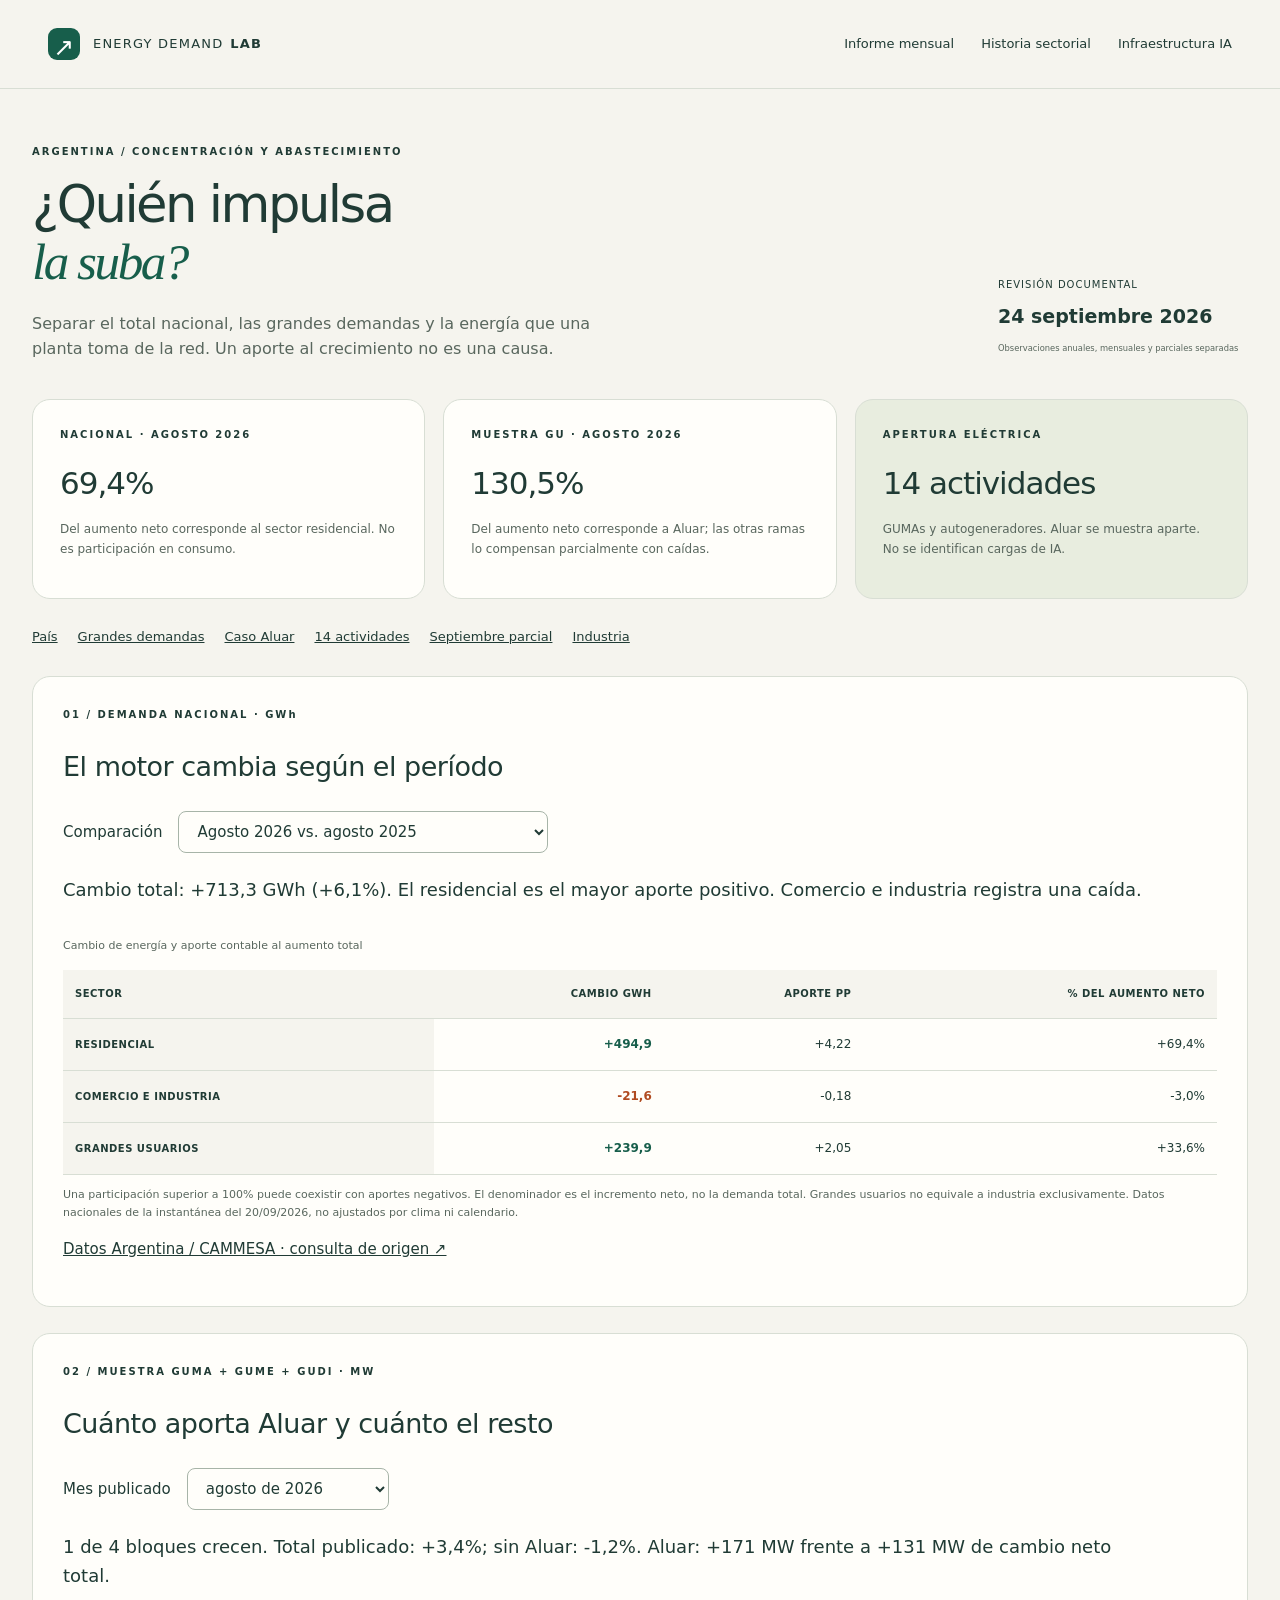
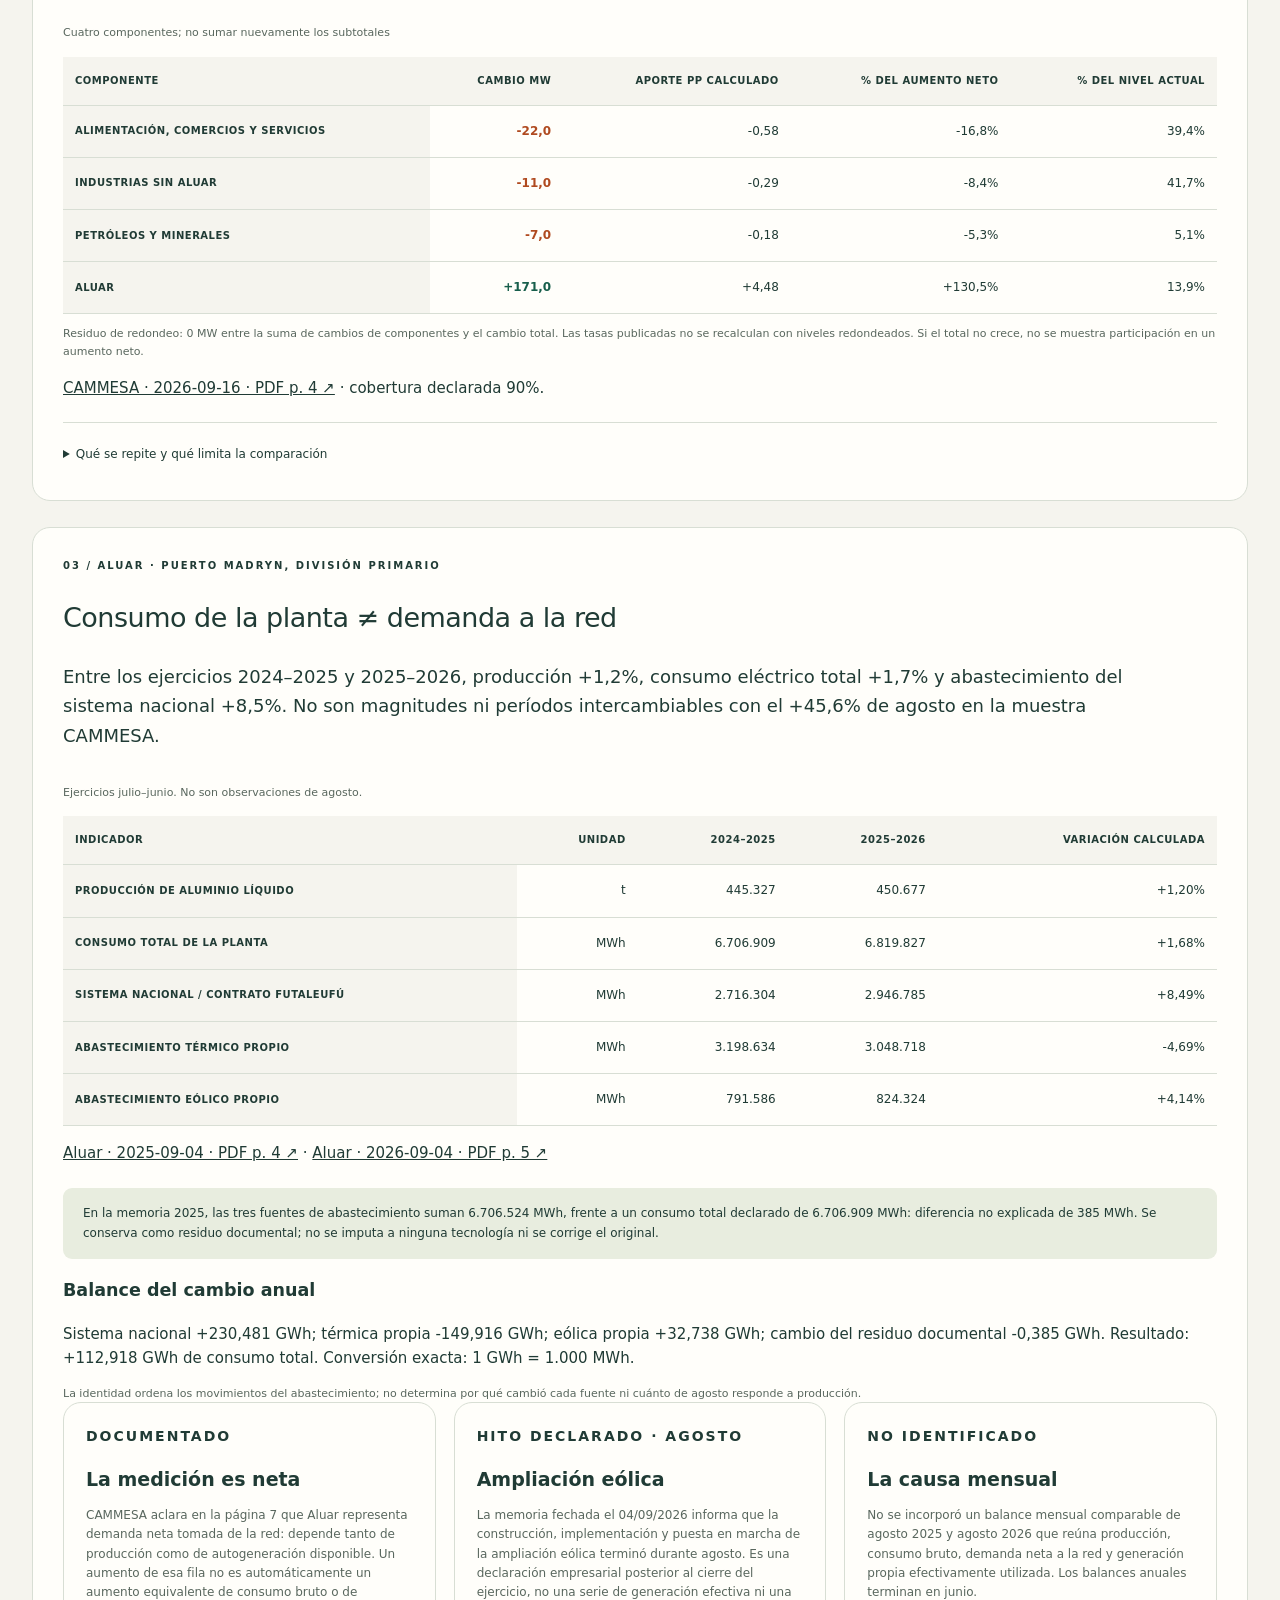
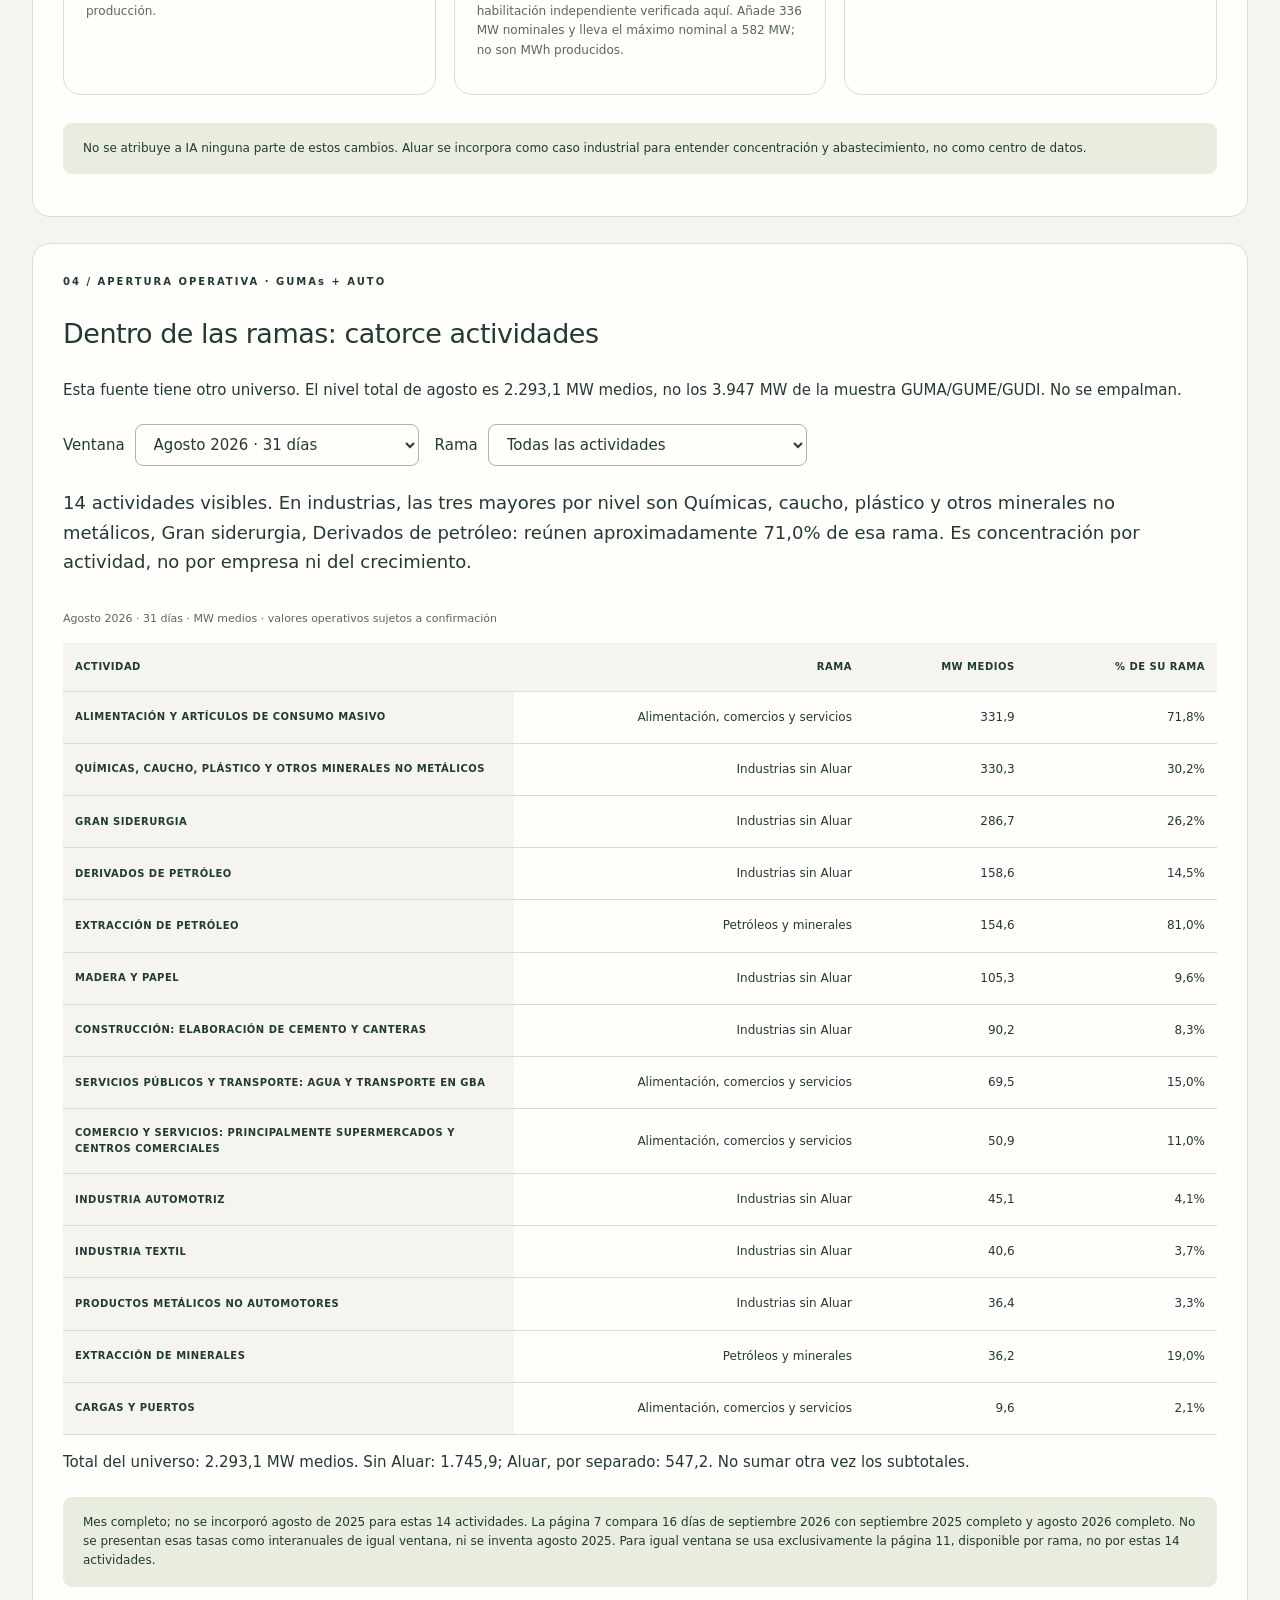
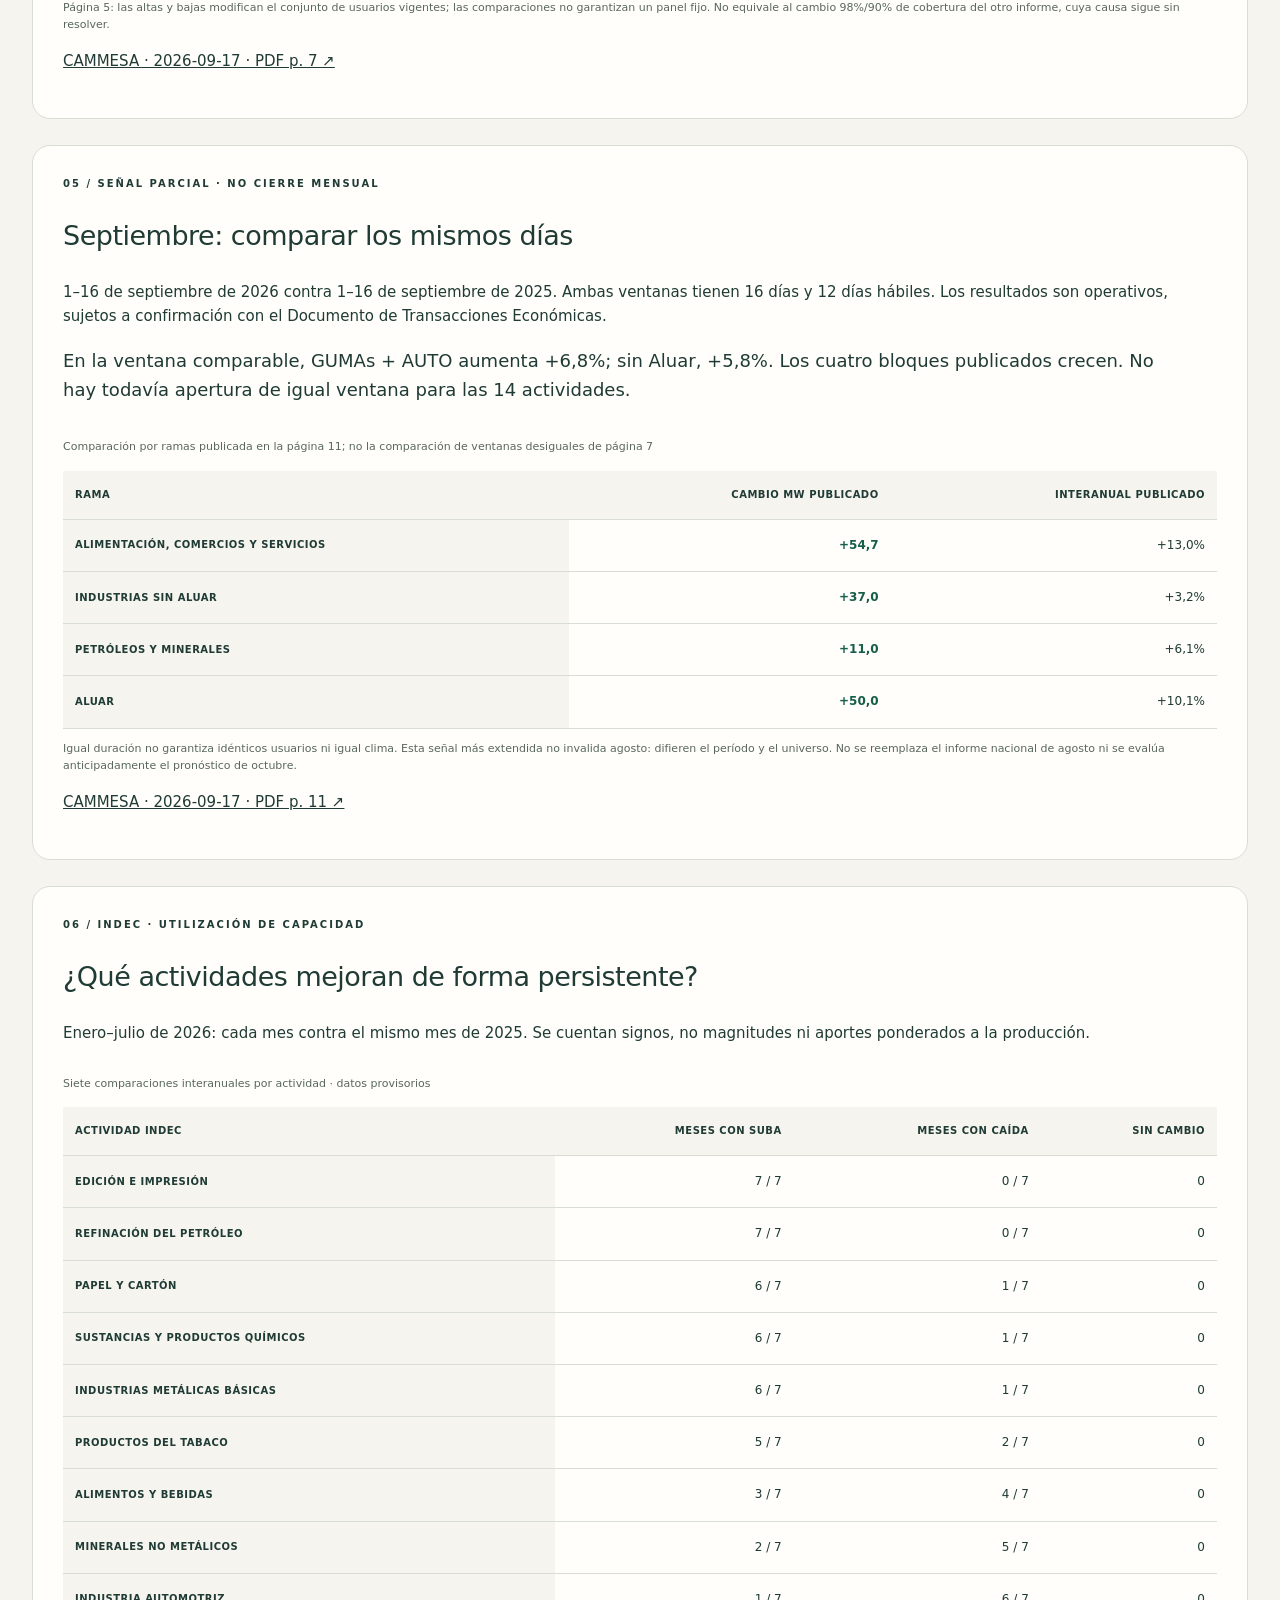
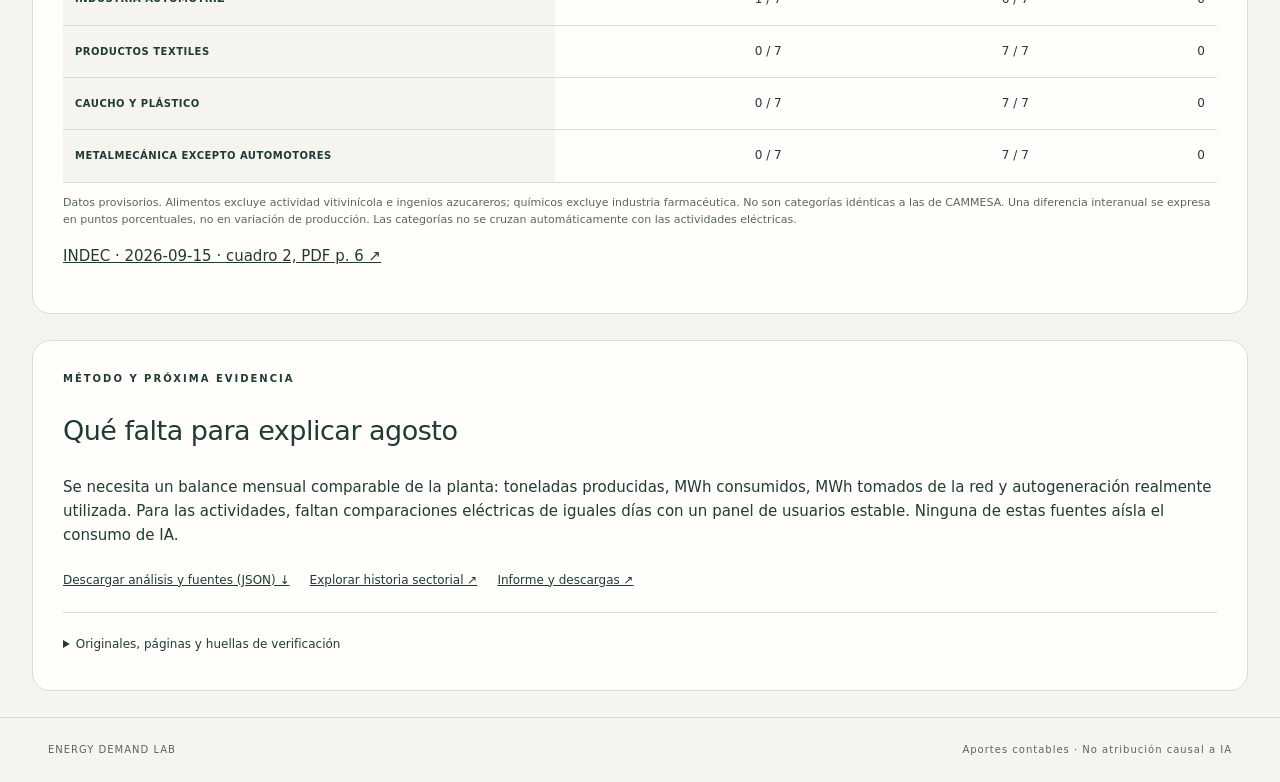
==== dashboard/concentration.html @ 544afe5f "Add concentration analysis and Aluar energy evidence" ====
<!doctype html>
<html lang="es"><head><meta charset="utf-8"><meta name="viewport" content="width=device-width,initial-scale=1"><title>Quién impulsa la demanda · Energy Demand Lab</title><meta name="description" content="Concentración del crecimiento eléctrico argentino, balance energético de Aluar y 14 actividades GUMA con evidencia verificable."><link rel="icon" href="favicon.svg"><link rel="stylesheet" href="styles.css"><link rel="stylesheet" href="concentration.css"><script defer src="concentration-data.js"></script><script defer src="concentration.js"></script></head>
<body><a class="skip" href="#main">Saltar al análisis</a><header><a class="brand" href="index.html"><span class="mark">↗</span> ENERGY DEMAND <b>LAB</b></a><nav aria-label="Principal"><a href="monthly-report.html">Informe mensual</a><a href="sector-history.html">Historia sectorial</a><a href="infrastructure.html">Infraestructura IA</a></nav></header>
<main id="main"><section class="intro"><div><p class="eyebrow">ARGENTINA / CONCENTRACIÓN Y ABASTECIMIENTO</p><h1>¿Quién impulsa<br><em>la suba?</em></h1><p class="lede">Separar el total nacional, las grandes demandas y la energía que una planta toma de la red. Un aporte al crecimiento no es una causa.</p></div><div class="snapshot">REVISIÓN DOCUMENTAL<span>24 septiembre 2026</span><small>Observaciones anuales, mensuales y parciales separadas</small></div></section>
<div class="concentration-kpis"><div class="card"><p class="eyebrow">NACIONAL · AGOSTO 2026</p><div class="medium" id="national-kpi"></div><p>Del aumento neto corresponde al sector residencial. No es participación en consumo.</p></div><div class="card"><p class="eyebrow">MUESTRA GU · AGOSTO 2026</p><div class="medium" id="aluar-kpi"></div><p>Del aumento neto corresponde a Aluar; las otras ramas lo compensan parcialmente con caídas.</p></div><div class="card trust"><p class="eyebrow">APERTURA ELÉCTRICA</p><div class="medium">14 actividades</div><p>GUMAs y autogeneradores. Aluar se muestra aparte. No se identifican cargas de IA.</p></div></div>
<nav class="section-links" aria-label="Secciones del análisis"><a href="#national">País</a><a href="#branches">Grandes demandas</a><a href="#aluar">Caso Aluar</a><a href="#activities">14 actividades</a><a href="#pulse">Septiembre parcial</a><a href="#persistence">Industria</a></nav>
<section class="panel" id="national"><p class="eyebrow">01 / DEMANDA NACIONAL · GWh</p><h2>El motor cambia según el período</h2><label class="control" for="national-window">Comparación <select id="national-window"><option value="month">Agosto 2026 vs. agosto 2025</option><option value="ytd">Enero–agosto 2026 vs. enero–agosto 2025</option></select></label><p class="finding" id="national-finding" aria-live="polite"></p><div class="table-wrap" tabindex="0" aria-label="Aportes nacionales; desplazamiento horizontal"><table><caption>Cambio de energía y aporte contable al aumento total</caption><thead><tr><th scope="col">Sector</th><th scope="col">Cambio GWh</th><th scope="col">Aporte pp</th><th scope="col">% del aumento neto</th></tr></thead><tbody id="national-rows"></tbody></table></div><p class="note">Una participación superior a 100% puede coexistir con aportes negativos. El denominador es el incremento neto, no la demanda total. Grandes usuarios no equivale a industria exclusivamente. Datos nacionales de la instantánea del 20/09/2026, no ajustados por clima ni calendario.</p><p class="sources" id="national-source"></p></section>
<section class="panel" id="branches"><p class="eyebrow">02 / MUESTRA GUMA + GUME + GUDI · MW</p><h2>Cuánto aporta Aluar y cuánto el resto</h2><label class="control" for="branch-period">Mes publicado <select id="branch-period"></select></label><p class="finding" id="branch-finding" aria-live="polite"></p><div class="table-wrap" tabindex="0" aria-label="Aportes por rama"><table><caption>Cuatro componentes; no sumar nuevamente los subtotales</caption><thead><tr><th scope="col">Componente</th><th scope="col">Cambio MW</th><th scope="col">Aporte pp calculado</th><th scope="col">% del aumento neto</th><th scope="col">% del nivel actual</th></tr></thead><tbody id="contribution-rows"></tbody></table></div><p class="note" id="branch-rounding"></p><p class="sources" id="branch-source"></p><details><summary>Qué se repite y qué limita la comparación</summary><p id="branch-persistence"></p><p>Cobertura declarada: 98% en las primeras once ediciones; 90% en agosto. No se confirmó el motivo. Se comparan años dentro de cada publicación; no se suman MW de meses distintos ni se construye una serie homogénea. Esto no mide concentración entre todas las empresas: solo Aluar aparece individualizada.</p></details></section>
<section class="panel" id="aluar"><p class="eyebrow">03 / ALUAR · PUERTO MADRYN, DIVISIÓN PRIMARIO</p><h2>Consumo de la planta ≠ demanda a la red</h2><p class="finding" id="annual-finding"></p><div class="table-wrap" tabindex="0" aria-label="Balance anual de Aluar"><table><caption>Ejercicios julio–junio. No son observaciones de agosto.</caption><thead><tr><th scope="col">Indicador</th><th scope="col">Unidad</th><th scope="col">2024–2025</th><th scope="col">2025–2026</th><th scope="col">Variación calculada</th></tr></thead><tbody id="annual-rows"></tbody></table></div><p class="sources" id="annual-sources"></p><p id="annual-reconciliation" class="notice"></p><h3>Balance del cambio anual</h3><p id="energy-bridge"></p><p class="note">La identidad ordena los movimientos del abastecimiento; no determina por qué cambió cada fuente ni cuánto de agosto responde a producción.</p><div class="evidence-grid"><article class="card"><p class="eyebrow">DOCUMENTADO</p><h3>La medición es neta</h3><p id="net-definition"></p></article><article class="card"><p class="eyebrow">HITO DECLARADO · AGOSTO</p><h3>Ampliación eólica</h3><p id="wind-milestone"></p></article><article class="card"><p class="eyebrow">NO IDENTIFICADO</p><h3>La causa mensual</h3><p id="monthly-gap"></p></article></div><p class="notice">No se atribuye a IA ninguna parte de estos cambios. Aluar se incorpora como caso industrial para entender concentración y abastecimiento, no como centro de datos.</p></section>
<section class="panel" id="activities"><p class="eyebrow">04 / APERTURA OPERATIVA · GUMAs + AUTO</p><h2>Dentro de las ramas: catorce actividades</h2><p>Esta fuente tiene otro universo. El nivel total de agosto es 2.293,1 MW medios, no los 3.947 MW de la muestra GUMA/GUME/GUDI. No se empalman.</p><div class="controls"><label for="activity-window">Ventana <select id="activity-window"></select></label><label for="activity-branch">Rama <select id="activity-branch"><option value="all">Todas las actividades</option><option value="food_commerce_services">Alimentación, comercios y servicios</option><option value="industry">Industrias sin Aluar</option><option value="oil_minerals">Petróleos y minerales</option></select></label></div><p class="finding" id="granular-finding" aria-live="polite"></p><div class="table-wrap" tabindex="0" aria-label="Actividades eléctricas"><table><caption id="granular-caption"></caption><thead><tr><th scope="col">Actividad</th><th scope="col">Rama</th><th scope="col">MW medios</th><th scope="col">% de su rama</th></tr></thead><tbody id="granular-rows"></tbody></table></div><p id="granular-totals"></p><p class="notice" id="granular-warning"></p><p class="note" id="membership-note"></p><p class="sources" id="granular-source"></p></section>
<section class="panel" id="pulse"><p class="eyebrow">05 / SEÑAL PARCIAL · NO CIERRE MENSUAL</p><h2>Septiembre: comparar los mismos días</h2><p>1–16 de septiembre de 2026 contra 1–16 de septiembre de 2025. Ambas ventanas tienen 16 días y 12 días hábiles. Los resultados son operativos, sujetos a confirmación con el Documento de Transacciones Económicas.</p><p class="finding" id="pulse-finding"></p><div class="table-wrap" tabindex="0" aria-label="Comparación de septiembre con iguales días"><table><caption>Comparación por ramas publicada en la página 11; no la comparación de ventanas desiguales de página 7</caption><thead><tr><th scope="col">Rama</th><th scope="col">Cambio MW publicado</th><th scope="col">Interanual publicado</th></tr></thead><tbody id="pulse-rows"></tbody></table></div><p class="note">Igual duración no garantiza idénticos usuarios ni igual clima. Esta señal más extendida no invalida agosto: difieren el período y el universo. No se reemplaza el informe nacional de agosto ni se evalúa anticipadamente el pronóstico de octubre.</p><p class="sources" id="pulse-source"></p></section>
<section class="panel" id="persistence"><p class="eyebrow">06 / INDEC · UTILIZACIÓN DE CAPACIDAD</p><h2>¿Qué actividades mejoran de forma persistente?</h2><p>Enero–julio de 2026: cada mes contra el mismo mes de 2025. Se cuentan signos, no magnitudes ni aportes ponderados a la producción.</p><div class="table-wrap" tabindex="0" aria-label="Persistencia industrial"><table><caption>Siete comparaciones interanuales por actividad · datos provisorios</caption><thead><tr><th scope="col">Actividad INDEC</th><th scope="col">Meses con suba</th><th scope="col">Meses con caída</th><th scope="col">Sin cambio</th></tr></thead><tbody id="persistence-rows"></tbody></table></div><p class="note" id="indec-notes"></p><p class="sources" id="indec-source"></p></section>
<section class="panel"><p class="eyebrow">MÉTODO Y PRÓXIMA EVIDENCIA</p><h2>Qué falta para explicar agosto</h2><p>Se necesita un balance mensual comparable de la planta: toneladas producidas, MWh consumidos, MWh tomados de la red y autogeneración realmente utilizada. Para las actividades, faltan comparaciones eléctricas de iguales días con un panel de usuarios estable. Ninguna de estas fuentes aísla el consumo de IA.</p><div class="links"><a href="downloads/concentration_analysis.json" download>Descargar análisis y fuentes (JSON) ↓</a><a href="sector-history.html">Explorar historia sectorial ↗</a><a href="monthly-report.html">Informe y descargas ↗</a></div><details><summary>Originales, páginas y huellas de verificación</summary><ul id="concentration-sources"></ul><p>La fecha del documento no acredita por sí sola su fecha de disponibilidad pública. Se conserva también la fecha de consulta. Las fuentes nuevas no se usan para modificar pronósticos ya emitidos.</p></details></section>
<noscript><p>Activá JavaScript para explorar las tablas. El JSON descargable contiene los datos, cálculos y fuentes.</p></noscript></main><footer><span>ENERGY DEMAND LAB</span><span>Aportes contables · No atribución causal a IA</span></footer></body></html>
---- dashboard/styles.css ----
:root{--bg:#f5f4ee;--surface:#fffefa;--ink:#203b35;--muted:#59675e;--line:#d8ded4;--teal:#175e4b;--orange:#b04a20;--soft:#e8eddf;--radius:18px}*{box-sizing:border-box}html{scroll-behavior:smooth;scroll-padding-top:24px}body{margin:0;background:var(--bg);color:var(--ink);font:15px/1.6 system-ui,-apple-system,BlinkMacSystemFont,"Segoe UI",sans-serif}a{color:inherit}button,select,input{font:inherit}button,select{border:1px solid #a7b4a8;border-radius:8px;background:var(--surface);color:var(--ink);padding:10px 14px;cursor:pointer}a:focus-visible,button:focus-visible,select:focus-visible,input:focus-visible,summary:focus-visible{outline:3px solid var(--orange);outline-offset:5px}.skip{position:absolute;top:-100px}.skip:focus{top:10px;background:white;padding:12px;z-index:9}header{max-width:1440px;margin:auto;padding:28px 48px;display:flex;align-items:center;gap:40px;border-bottom:1px solid var(--line)}.brand{text-decoration:none;font-size:13px;letter-spacing:1.2px;display:flex;align-items:center;gap:7px}.mark{display:grid;place-items:center;background:var(--teal);color:white;width:32px;height:32px;font-size:25px;border-radius:9px;margin-right:6px}nav{display:flex;gap:27px;margin-left:auto}nav a{text-decoration:none;font-size:13px}.edition{font-size:10px;letter-spacing:1.4px;color:var(--muted)}main{max-width:1344px;padding:0 32px;margin:auto}.intro{display:flex;justify-content:space-between;align-items:flex-end;padding:55px 0 37px;gap:35px}.eyebrow{font-size:10px;letter-spacing:2px;font-weight:700;margin:0 0 16px}h1{font-size:clamp(36px,4vw,58px);line-height:1.12;letter-spacing:-2.5px;font-weight:500;margin:0 0 20px}h1 em{font-family:Georgia,serif;font-weight:400;color:var(--teal)}.lede{max-width:575px;font-size:16px;color:var(--muted);margin:0}.snapshot{font-size:10px;letter-spacing:1px;min-width:250px;padding-bottom:6px}.snapshot>span:not(.dot){display:block;font-size:19px;font-weight:600;letter-spacing:0;margin:8px 0}.snapshot small{letter-spacing:0;color:var(--muted)}.dot{display:inline-block;background:var(--teal);width:7px;height:7px;border-radius:50%;margin-right:6px}.forecast-grid{display:grid;grid-template-columns:1.65fr 1fr 1fr;gap:18px;margin-bottom:30px}.card,.hero{border-radius:var(--radius);padding:27px;min-width:0}.card{background:var(--surface);border:1px solid var(--line)}.hero{background:var(--teal);color:#fffefa}.card-top{display:flex;align-items:flex-start;justify-content:space-between;gap:10px}.pill{font-size:9px;border:1px solid #86ab92;border-radius:20px;padding:4px 9px;white-space:nowrap}.hero h2{font-size:23px;font-weight:400;margin:4px 0}.big{display:flex;align-items:baseline;gap:12px;line-height:1.4}.big span:first-child{font-size:clamp(40px,4.5vw,64px);letter-spacing:-3px;font-variant-numeric:tabular-nums}.big span:last-child{font-size:17px;color:#d4e8d8}.hero p{font-size:12px;color:#e0efde;margin:4px 0 22px}.hero-bottom{border-top:1px solid #578776;padding-top:16px;display:flex;justify-content:space-between;gap:10px;font-size:10px}.card h2{font-size:23px;line-height:1.3;font-weight:500;margin:0 0 20px;letter-spacing:-.5px}.card p:not(.eyebrow){font-size:12px;color:var(--muted)}.medium{font-size:31px;letter-spacing:-1px}.medium small{font-size:13px;letter-spacing:0}.trust{background:var(--soft)}.text-link{display:flex;justify-content:space-between;font-size:12px;font-weight:600;text-decoration:none;border-top:1px solid #c6d1bd;margin-top:25px;padding-top:15px}.panel{background:var(--surface);border:1px solid var(--line);border-radius:var(--radius);padding:30px;margin-bottom:26px}.section-top{display:flex;justify-content:space-between;gap:20px;align-items:center}.section-top h2,.method h2{font-size:26px;font-weight:500;letter-spacing:-.8px;line-height:1.25;margin:0 0 15px}.section-top .eyebrow{margin-bottom:9px}.section-top label{font-size:11px;color:var(--muted);display:flex;gap:12px;align-items:center}.legend{display:flex;gap:24px;flex-wrap:wrap;font-size:11px;color:var(--muted);margin:15px 0}.legend span:last-child{margin-left:auto}.legend i{display:inline-block;width:16px;height:3px;margin:0 7px 3px 0}.teal{background:var(--teal)}.orange{background:var(--orange)}.chart svg{display:block;width:100%;height:auto;min-height:180px}.chart text{font-family:system-ui,sans-serif;font-size:11px;fill:var(--muted)}.explorer{display:flex;align-items:center;gap:18px;background:var(--bg);padding:14px 18px;border-radius:9px;font-size:12px}.explorer input{flex:1;min-width:50px;accent-color:var(--teal)}.explorer output{min-width:210px;text-align:right;font-weight:600}.note{font-size:11px;color:var(--muted);margin-bottom:0}.muted{color:var(--muted);font-size:13px}.evidence-layout{display:grid;grid-template-columns:1.5fr 1fr;gap:48px;margin:25px 0}.evidence-layout aside{background:var(--bg);padding:23px;border-radius:12px;font-size:12px;color:var(--muted)}.evidence-layout aside p:first-of-type{font-size:16px;color:var(--ink);line-height:1.5}.bar-row{margin:0 0 24px}.bar-label{display:flex;justify-content:space-between;gap:12px;font-size:12px;margin-bottom:8px}.bar-track{height:12px;background:var(--bg);border-radius:4px;overflow:hidden}.bar-fill{height:100%;background:var(--teal);border-radius:4px}.bar-row:nth-child(2) .bar-fill{background:var(--orange)}.bar-row:nth-child(3) .bar-fill{background:#788277}.bar-row small{font-size:10px;color:var(--muted)}details{border-top:1px solid var(--line);margin-top:22px;padding-top:16px}summary{cursor:pointer;font-size:12px;padding:6px 0}.table-wrap{overflow:auto;max-height:400px}table{border-collapse:collapse;width:100%;font-size:12px;white-space:nowrap;text-align:right}caption{text-align:left;color:var(--muted);padding:15px 0;font-size:11px}th{font-size:10px;text-transform:uppercase;letter-spacing:.5px;background:var(--bg);position:sticky;top:0}td,th{padding:16px 12px;border-bottom:1px solid var(--line)}td:first-child,th:first-child{text-align:left}.pending{color:var(--orange)}.notice{display:flex;gap:16px;background:var(--soft);padding:16px 20px;border-radius:9px;margin-top:23px;font-size:12px}.notice>span{font-size:25px}.notice p{margin:0}.method{display:grid;grid-template-columns:1fr 1.8fr;gap:60px;padding:32px 5px 50px}.method p:not(.eyebrow){font-size:13px;color:var(--muted)}.links{display:flex;flex-wrap:wrap;gap:20px;font-size:12px;margin-top:24px}pre{font-size:10px;white-space:pre-wrap;overflow-wrap:anywhere}footer{border-top:1px solid var(--line);padding:24px 48px;display:flex;justify-content:space-between;font-size:10px;letter-spacing:1px;color:var(--muted)}@media(max-width:1050px){.edition{display:none}.forecast-grid{grid-template-columns:1fr 1fr}.hero{grid-column:1/-1}.intro{align-items:flex-start}.snapshot{min-width:190px}.evidence-layout{gap:25px}}@media(max-width:650px){header{padding:20px;flex-wrap:wrap;gap:20px}nav{margin:0;width:100%;justify-content:space-between}main{padding:0 16px}.intro{padding-top:32px;display:block}h1{letter-spacing:-1.5px}.snapshot{margin-top:24px}.forecast-grid{grid-template-columns:1fr}.card,.hero,.panel{padding:21px}.card-top{flex-wrap:wrap}.hero-bottom{flex-wrap:wrap}.section-top{display:block}.section-top label{margin:8px 0 20px;flex-wrap:wrap}.section-top h2{font-size:23px}.evidence-layout,.method{grid-template-columns:1fr;gap:20px}.explorer{flex-wrap:wrap;gap:10px}.explorer label{width:100%}.explorer output{min-width:170px}.legend{gap:12px}.method{padding:20px 5px 35px}footer{padding:20px;gap:18px;flex-wrap:wrap}.big span:first-child{font-size:52px}}@media(prefers-reduced-motion:reduce){html{scroll-behavior:auto}}
---- dashboard/concentration.css ----
.concentration-kpis,.evidence-grid{display:grid;grid-template-columns:repeat(3,minmax(0,1fr));gap:18px;margin-bottom:28px}.section-links{margin:0 0 28px;display:flex;gap:20px;flex-wrap:wrap}.section-links a{font-size:13px;text-decoration:underline}.panel>h2{font-size:27px;font-weight:500;letter-spacing:-.5px}.finding{font-size:18px;line-height:1.65;max-width:1100px}.control,.controls{display:flex;gap:16px;align-items:center;flex-wrap:wrap;margin:22px 0}.controls label{display:flex;align-items:center;gap:10px}.sources,.note{overflow-wrap:anywhere}.positive{color:var(--teal);font-weight:600}.negative{color:var(--orange);font-weight:600}.table-wrap{max-height:none}.table-wrap:focus-visible{outline:3px solid var(--orange);outline-offset:3px}.evidence-grid .card{padding:22px}.evidence-grid h3{font-size:19px;margin:0 0 12px}.evidence-grid p{font-size:14px}#concentration-sources{font-size:13px;line-height:1.8;overflow-wrap:anywhere}@media(max-width:700px){.concentration-kpis,.evidence-grid{grid-template-columns:1fr}.control,.controls,.controls label{display:block}.control select,.controls select{display:block;width:100%;max-width:100%;margin:8px 0 16px}.panel>h2{font-size:24px}.finding{font-size:16px}.section-links{gap:12px 20px}header nav{flex-wrap:wrap;gap:12px}.table-wrap table{min-width:640px}}@media print{header,footer,.section-links,.control,.controls{display:none}main{padding:0}.concentration-kpis{grid-template-columns:repeat(3,1fr)}.panel{break-inside:auto}.table-wrap{overflow:visible}table{min-width:0!important;white-space:normal;font-size:9px}th,td{padding:5px}.evidence-grid{display:block}.sources{font-size:10px}}
.table-wrap th[scope="row"]{white-space:normal;min-width:150px;max-width:270px;position:static}.table-wrap caption{white-space:normal}.table-wrap td:nth-child(2){white-space:normal;max-width:210px}@media(max-width:700px){.table-wrap th[scope="row"]{width:190px;max-width:190px}.table-wrap::before{content:"Deslizá la tabla para ver todas las columnas →";display:block;font-size:11px;color:var(--muted);padding:8px 0;position:sticky;left:0;width:100%;white-space:normal}}@media print{.table-wrap::before{display:none}}
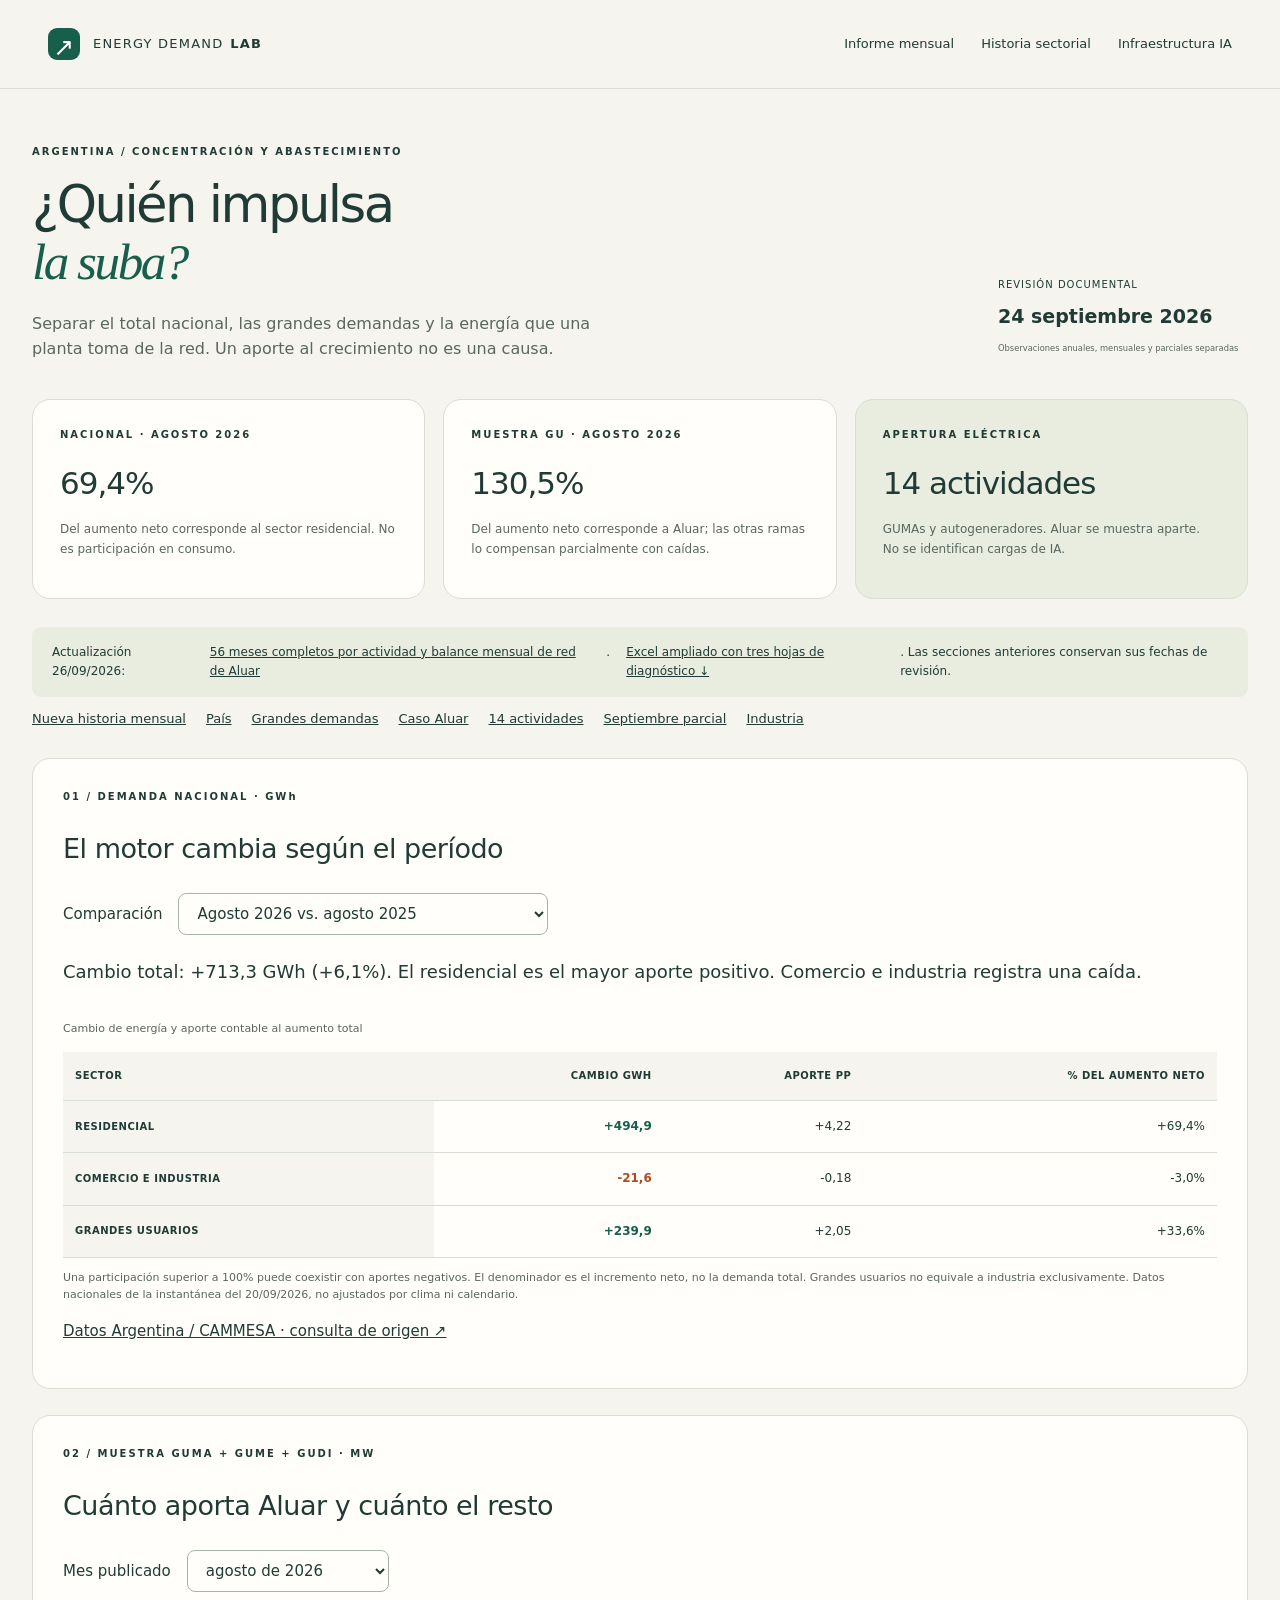
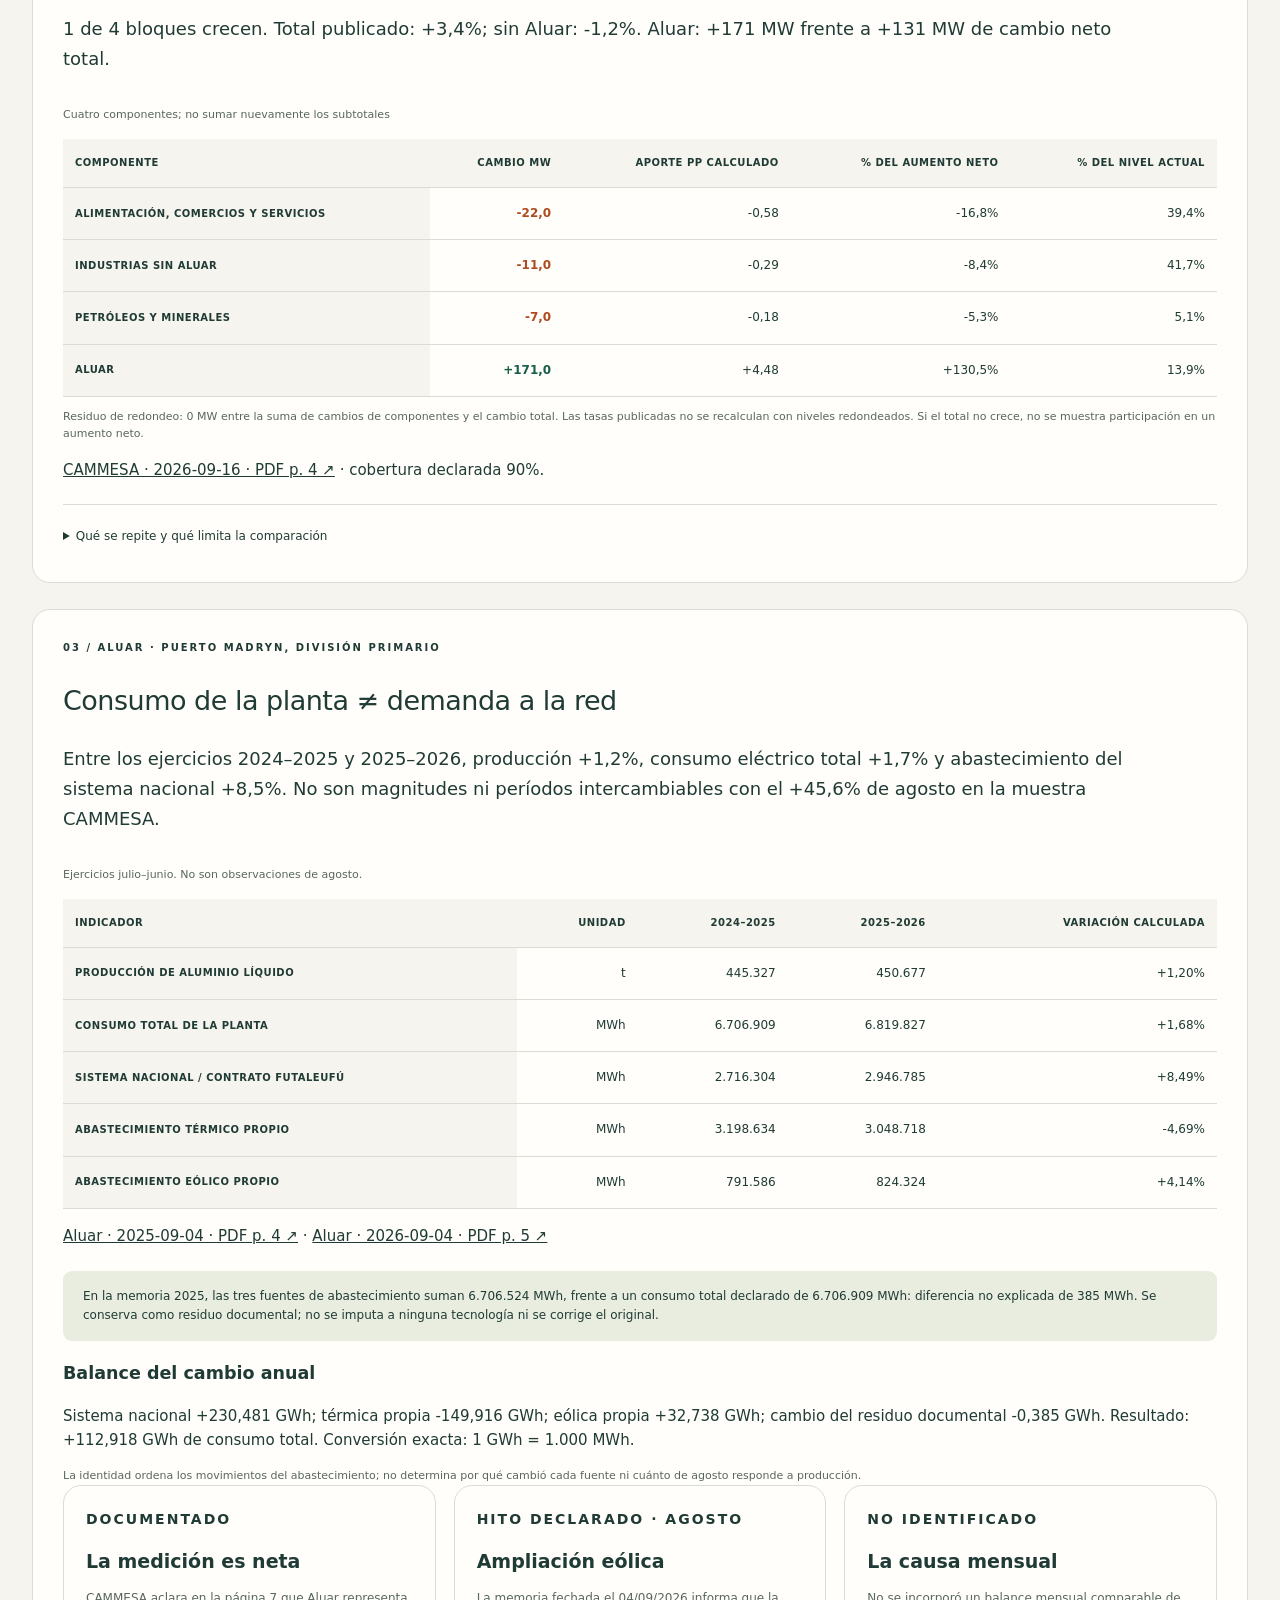
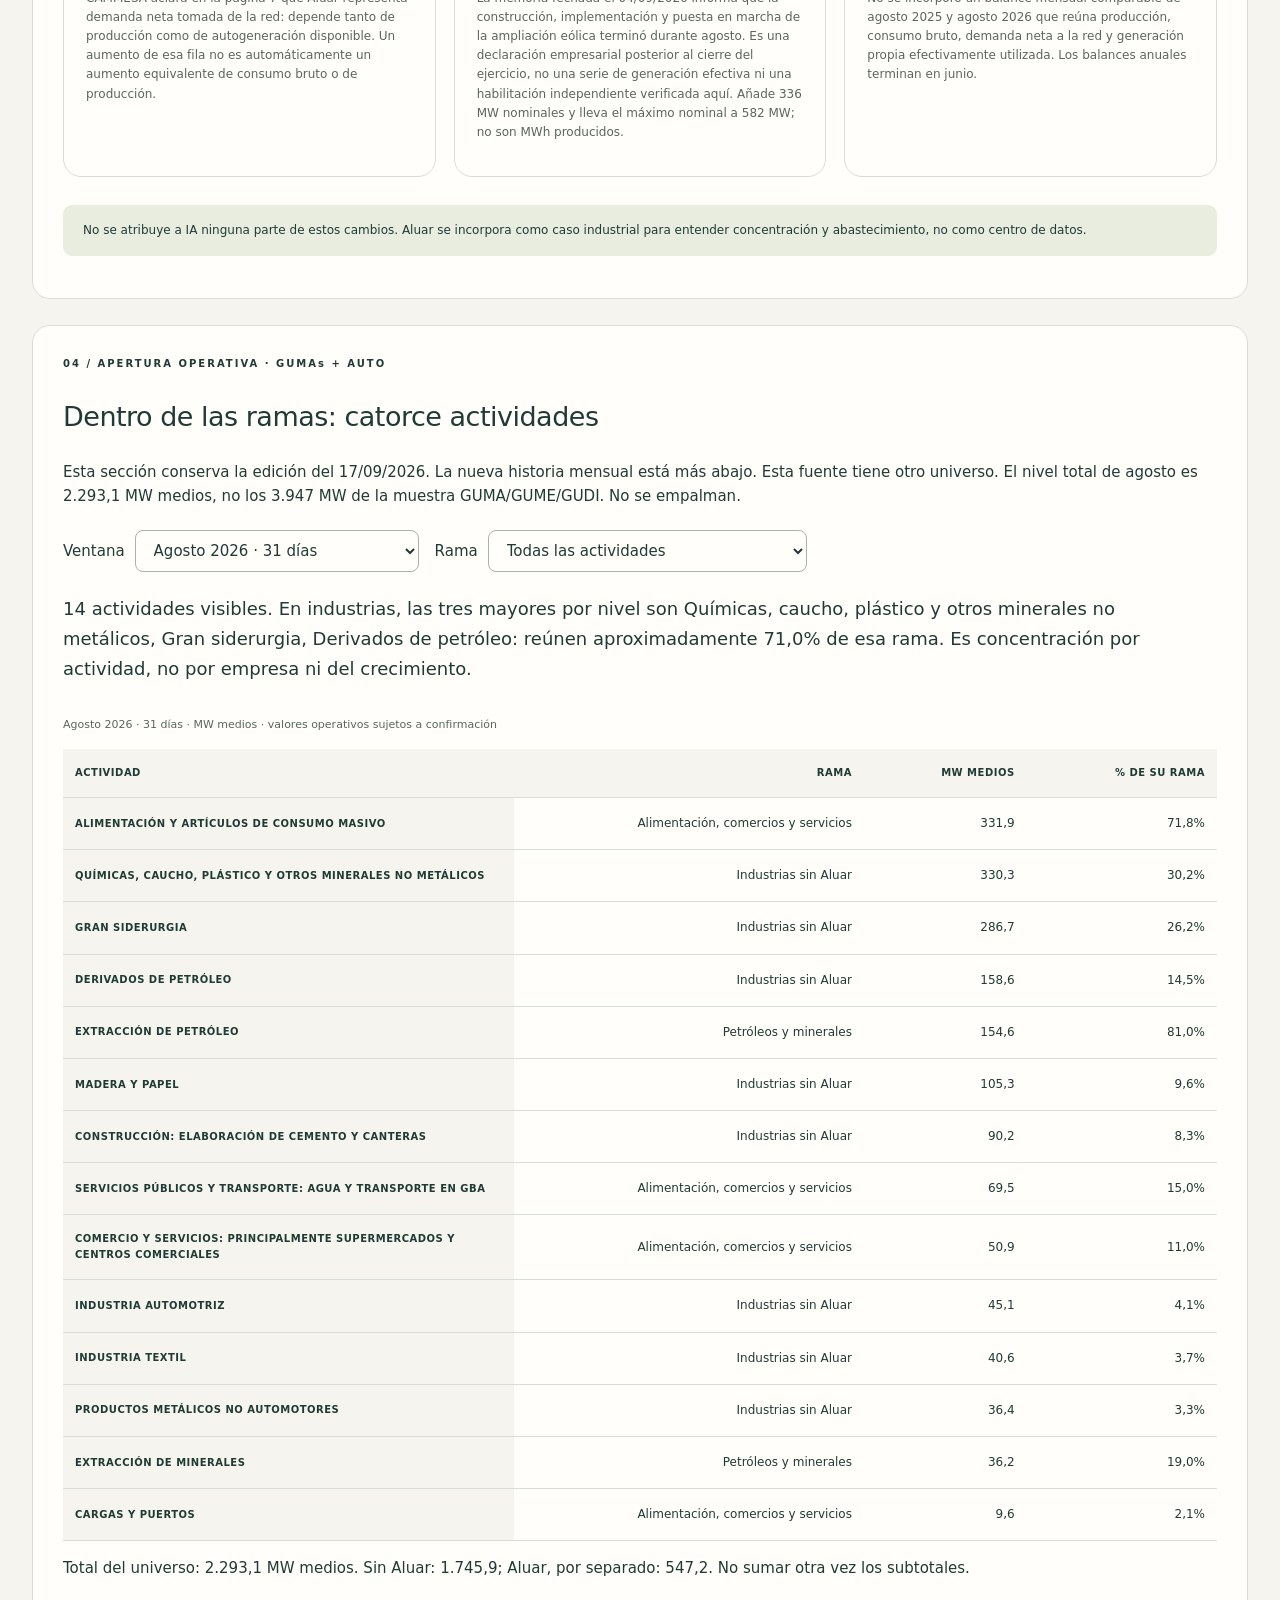
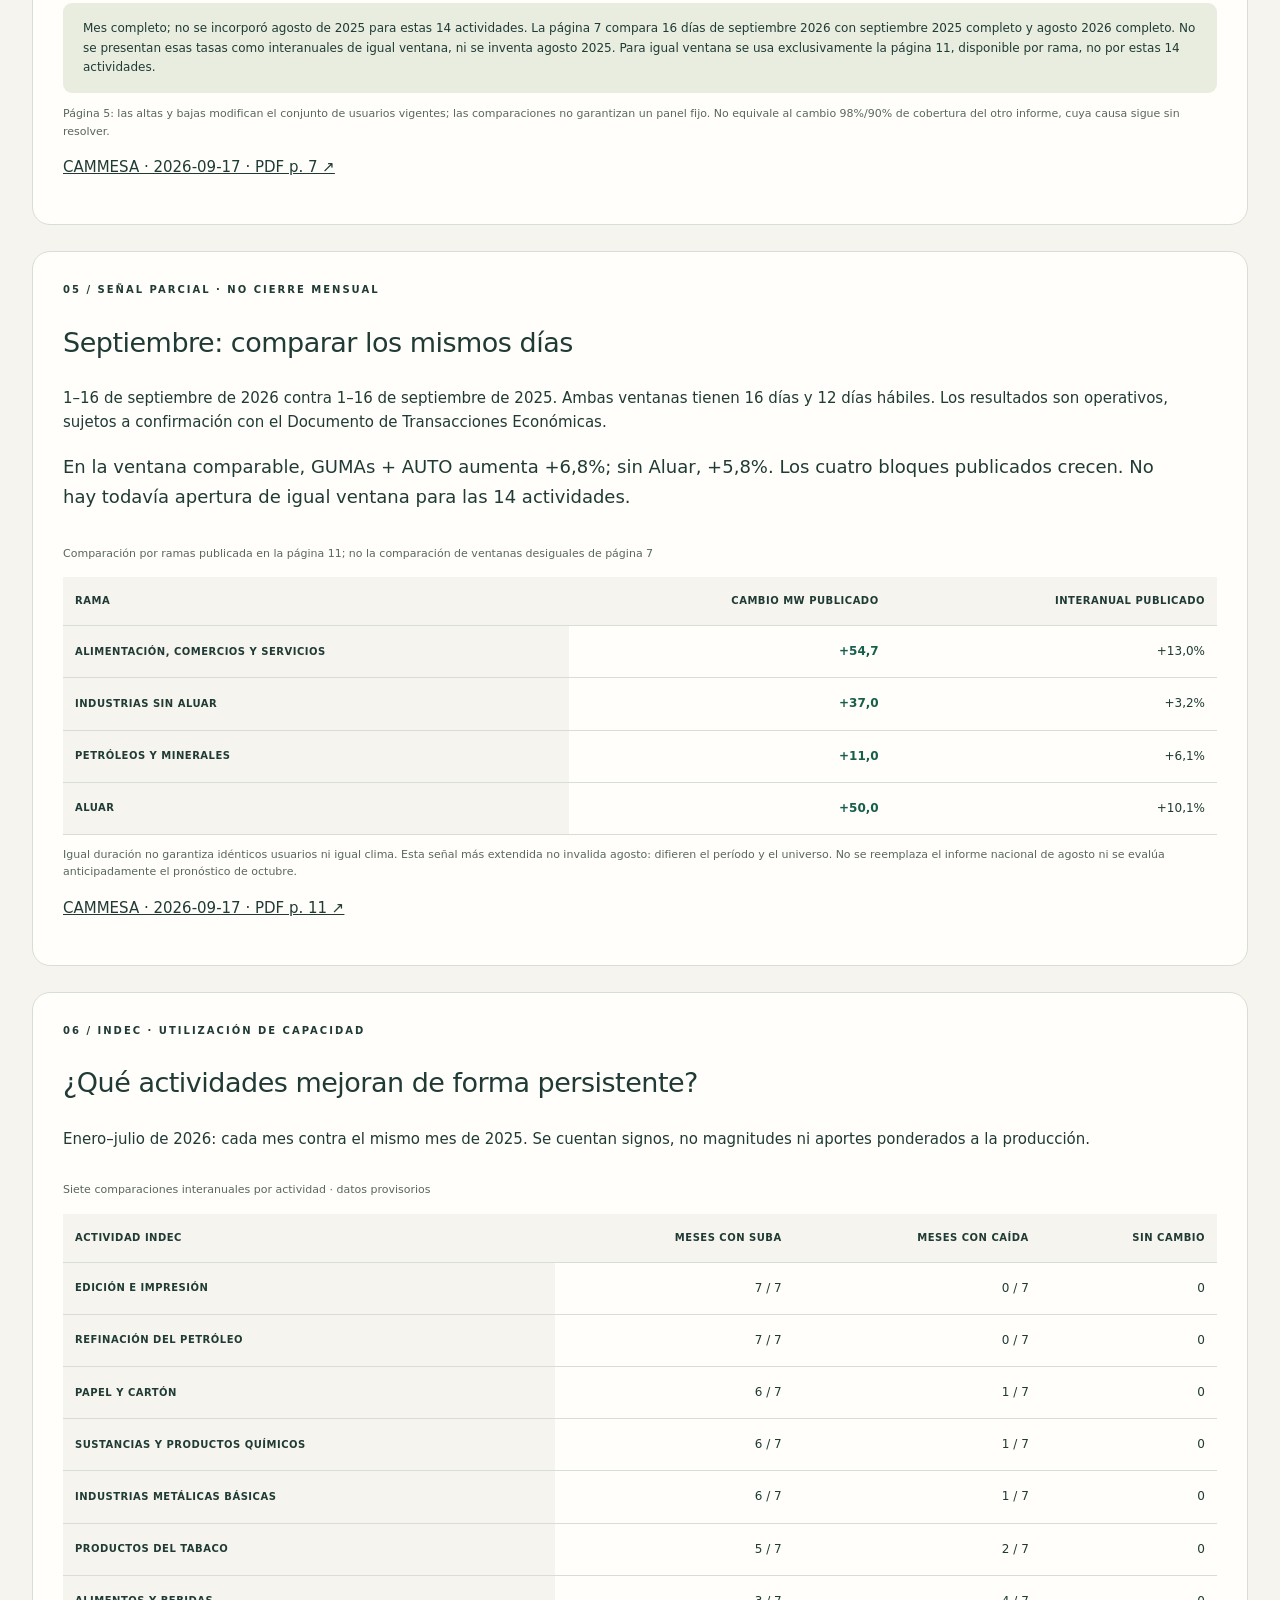
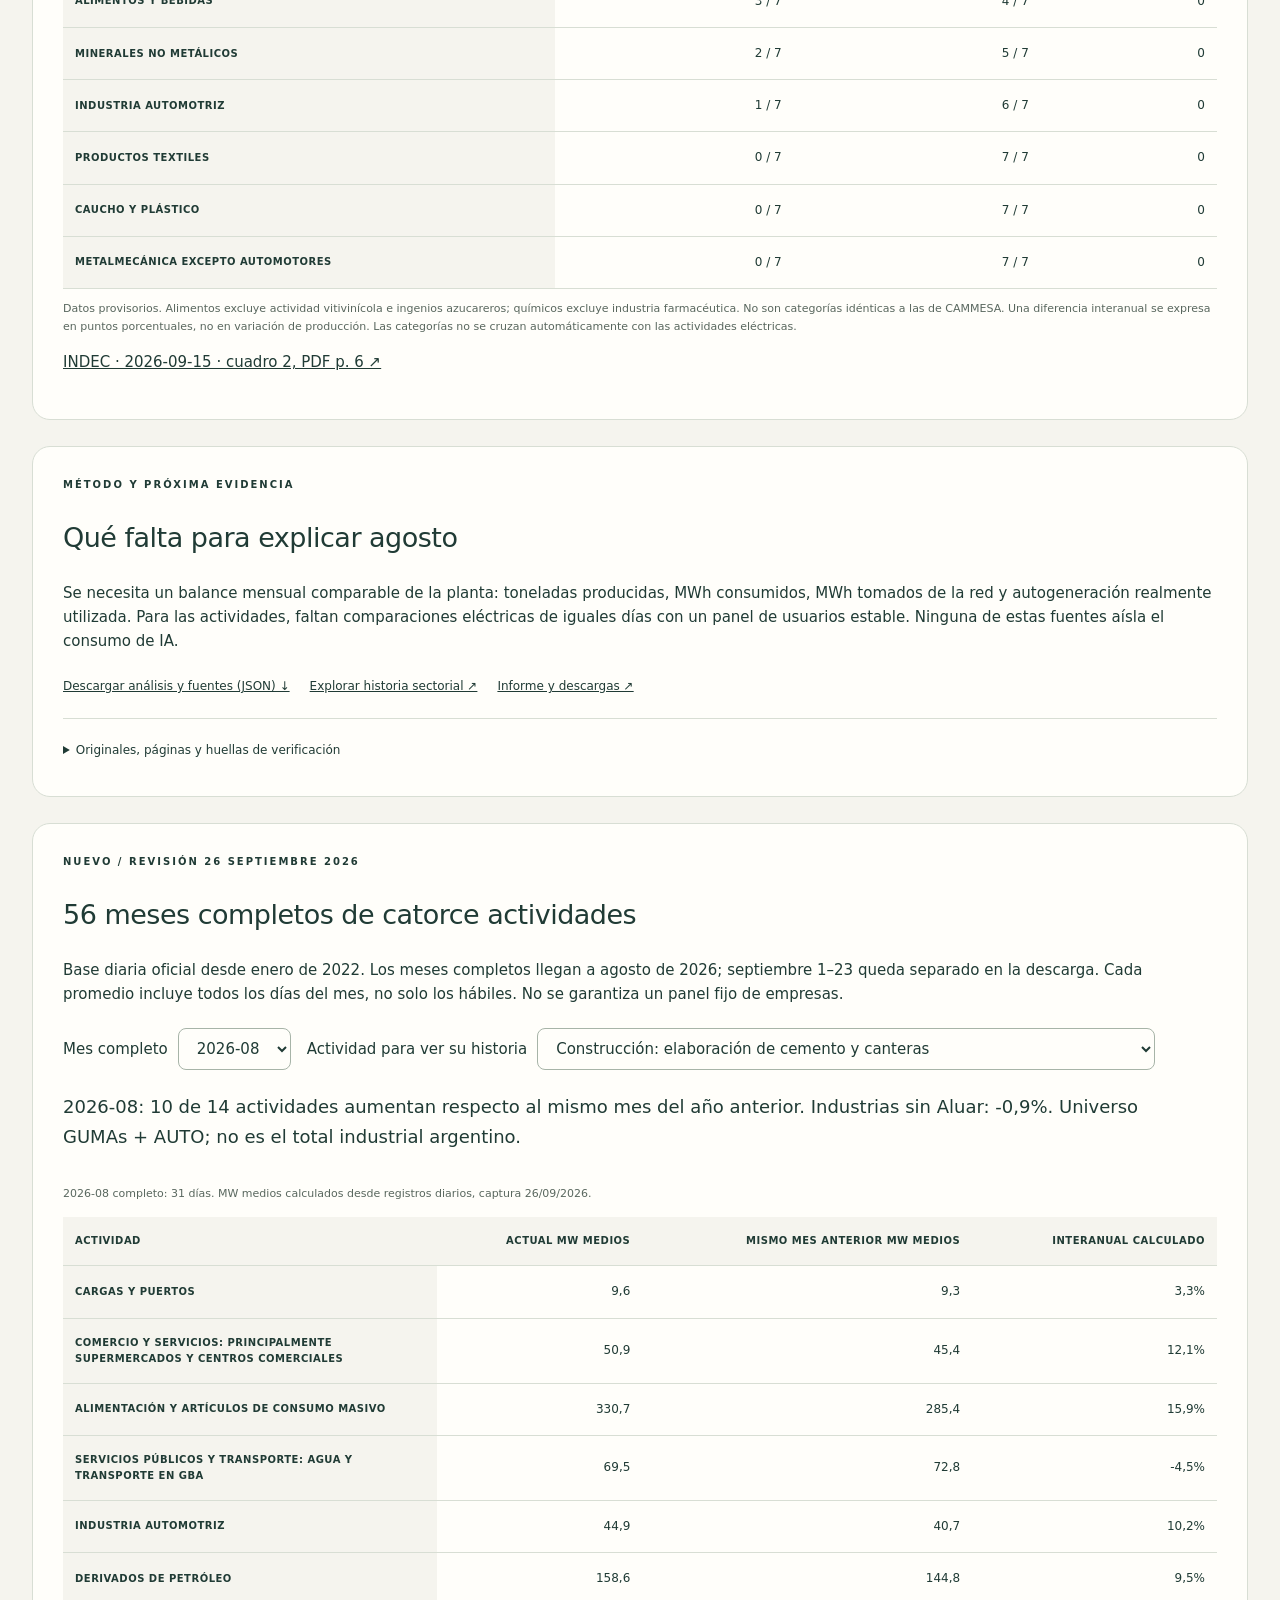
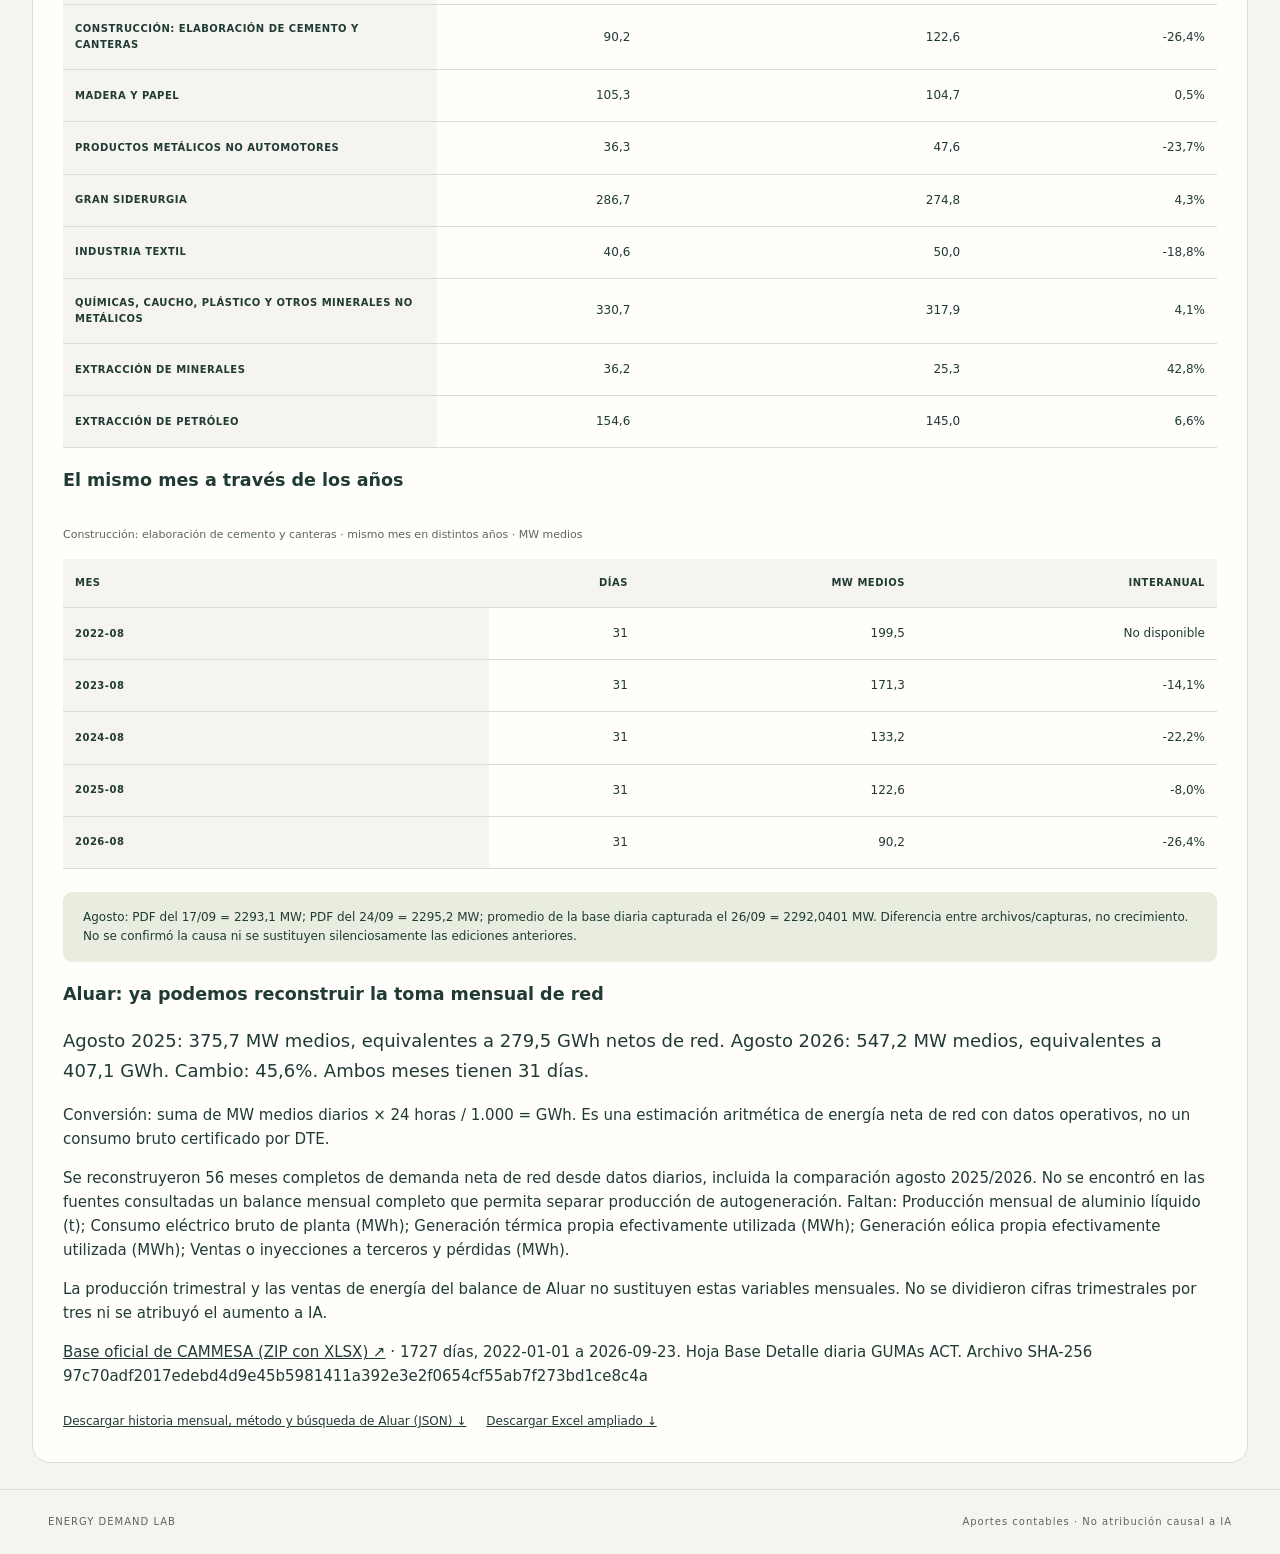
==== commit ee5bcc5a: "Expand monthly activity history and Excel sector diagnosis" ====
--- a/dashboard/concentration.html
+++ b/dashboard/concentration.html
@@ -1,14 +1,16 @@
 <!doctype html>
 <html lang="es"><head><meta charset="utf-8"><meta name="viewport" content="width=device-width,initial-scale=1"><title>Quién impulsa la demanda · Energy Demand Lab</title><meta name="description" content="Concentración del crecimiento eléctrico argentino, balance energético de Aluar y 14 actividades GUMA con evidencia verificable."><link rel="icon" href="favicon.svg"><link rel="stylesheet" href="styles.css"><link rel="stylesheet" href="concentration.css"><script defer src="concentration-data.js"></script><script defer src="concentration.js"></script></head>
-<body><a class="skip" href="#main">Saltar al análisis</a><header><a class="brand" href="index.html"><span class="mark">↗</span> ENERGY DEMAND <b>LAB</b></a><nav aria-label="Principal"><a href="monthly-report.html">Informe mensual</a><a href="sector-history.html">Historia sectorial</a><a href="infrastructure.html">Infraestructura IA</a></nav></header>
+<body><script defer src="activity-history-data.js"></script><script defer src="activity-history.js"></script><a class="skip" href="#main">Saltar al análisis</a><header><a class="brand" href="index.html"><span class="mark">↗</span> ENERGY DEMAND <b>LAB</b></a><nav aria-label="Principal"><a href="monthly-report.html">Informe mensual</a><a href="sector-history.html">Historia sectorial</a><a href="infrastructure.html">Infraestructura IA</a></nav></header>
 <main id="main"><section class="intro"><div><p class="eyebrow">ARGENTINA / CONCENTRACIÓN Y ABASTECIMIENTO</p><h1>¿Quién impulsa<br><em>la suba?</em></h1><p class="lede">Separar el total nacional, las grandes demandas y la energía que una planta toma de la red. Un aporte al crecimiento no es una causa.</p></div><div class="snapshot">REVISIÓN DOCUMENTAL<span>24 septiembre 2026</span><small>Observaciones anuales, mensuales y parciales separadas</small></div></section>
 <div class="concentration-kpis"><div class="card"><p class="eyebrow">NACIONAL · AGOSTO 2026</p><div class="medium" id="national-kpi"></div><p>Del aumento neto corresponde al sector residencial. No es participación en consumo.</p></div><div class="card"><p class="eyebrow">MUESTRA GU · AGOSTO 2026</p><div class="medium" id="aluar-kpi"></div><p>Del aumento neto corresponde a Aluar; las otras ramas lo compensan parcialmente con caídas.</p></div><div class="card trust"><p class="eyebrow">APERTURA ELÉCTRICA</p><div class="medium">14 actividades</div><p>GUMAs y autogeneradores. Aluar se muestra aparte. No se identifican cargas de IA.</p></div></div>
-<nav class="section-links" aria-label="Secciones del análisis"><a href="#national">País</a><a href="#branches">Grandes demandas</a><a href="#aluar">Caso Aluar</a><a href="#activities">14 actividades</a><a href="#pulse">Septiembre parcial</a><a href="#persistence">Industria</a></nav>
+<p class="notice">Actualización 26/09/2026: <a href="#monthly-history">56 meses completos por actividad y balance mensual de red de Aluar</a>. <a href="downloads/energy-demand.xlsx">Excel ampliado con tres hojas de diagnóstico ↓</a>. Las secciones anteriores conservan sus fechas de revisión.</p>
+<nav class="section-links" aria-label="Secciones del análisis"><a href="#monthly-history">Nueva historia mensual</a><a href="#national">País</a><a href="#branches">Grandes demandas</a><a href="#aluar">Caso Aluar</a><a href="#activities">14 actividades</a><a href="#pulse">Septiembre parcial</a><a href="#persistence">Industria</a></nav>
 <section class="panel" id="national"><p class="eyebrow">01 / DEMANDA NACIONAL · GWh</p><h2>El motor cambia según el período</h2><label class="control" for="national-window">Comparación <select id="national-window"><option value="month">Agosto 2026 vs. agosto 2025</option><option value="ytd">Enero–agosto 2026 vs. enero–agosto 2025</option></select></label><p class="finding" id="national-finding" aria-live="polite"></p><div class="table-wrap" tabindex="0" aria-label="Aportes nacionales; desplazamiento horizontal"><table><caption>Cambio de energía y aporte contable al aumento total</caption><thead><tr><th scope="col">Sector</th><th scope="col">Cambio GWh</th><th scope="col">Aporte pp</th><th scope="col">% del aumento neto</th></tr></thead><tbody id="national-rows"></tbody></table></div><p class="note">Una participación superior a 100% puede coexistir con aportes negativos. El denominador es el incremento neto, no la demanda total. Grandes usuarios no equivale a industria exclusivamente. Datos nacionales de la instantánea del 20/09/2026, no ajustados por clima ni calendario.</p><p class="sources" id="national-source"></p></section>
 <section class="panel" id="branches"><p class="eyebrow">02 / MUESTRA GUMA + GUME + GUDI · MW</p><h2>Cuánto aporta Aluar y cuánto el resto</h2><label class="control" for="branch-period">Mes publicado <select id="branch-period"></select></label><p class="finding" id="branch-finding" aria-live="polite"></p><div class="table-wrap" tabindex="0" aria-label="Aportes por rama"><table><caption>Cuatro componentes; no sumar nuevamente los subtotales</caption><thead><tr><th scope="col">Componente</th><th scope="col">Cambio MW</th><th scope="col">Aporte pp calculado</th><th scope="col">% del aumento neto</th><th scope="col">% del nivel actual</th></tr></thead><tbody id="contribution-rows"></tbody></table></div><p class="note" id="branch-rounding"></p><p class="sources" id="branch-source"></p><details><summary>Qué se repite y qué limita la comparación</summary><p id="branch-persistence"></p><p>Cobertura declarada: 98% en las primeras once ediciones; 90% en agosto. No se confirmó el motivo. Se comparan años dentro de cada publicación; no se suman MW de meses distintos ni se construye una serie homogénea. Esto no mide concentración entre todas las empresas: solo Aluar aparece individualizada.</p></details></section>
 <section class="panel" id="aluar"><p class="eyebrow">03 / ALUAR · PUERTO MADRYN, DIVISIÓN PRIMARIO</p><h2>Consumo de la planta ≠ demanda a la red</h2><p class="finding" id="annual-finding"></p><div class="table-wrap" tabindex="0" aria-label="Balance anual de Aluar"><table><caption>Ejercicios julio–junio. No son observaciones de agosto.</caption><thead><tr><th scope="col">Indicador</th><th scope="col">Unidad</th><th scope="col">2024–2025</th><th scope="col">2025–2026</th><th scope="col">Variación calculada</th></tr></thead><tbody id="annual-rows"></tbody></table></div><p class="sources" id="annual-sources"></p><p id="annual-reconciliation" class="notice"></p><h3>Balance del cambio anual</h3><p id="energy-bridge"></p><p class="note">La identidad ordena los movimientos del abastecimiento; no determina por qué cambió cada fuente ni cuánto de agosto responde a producción.</p><div class="evidence-grid"><article class="card"><p class="eyebrow">DOCUMENTADO</p><h3>La medición es neta</h3><p id="net-definition"></p></article><article class="card"><p class="eyebrow">HITO DECLARADO · AGOSTO</p><h3>Ampliación eólica</h3><p id="wind-milestone"></p></article><article class="card"><p class="eyebrow">NO IDENTIFICADO</p><h3>La causa mensual</h3><p id="monthly-gap"></p></article></div><p class="notice">No se atribuye a IA ninguna parte de estos cambios. Aluar se incorpora como caso industrial para entender concentración y abastecimiento, no como centro de datos.</p></section>
-<section class="panel" id="activities"><p class="eyebrow">04 / APERTURA OPERATIVA · GUMAs + AUTO</p><h2>Dentro de las ramas: catorce actividades</h2><p>Esta fuente tiene otro universo. El nivel total de agosto es 2.293,1 MW medios, no los 3.947 MW de la muestra GUMA/GUME/GUDI. No se empalman.</p><div class="controls"><label for="activity-window">Ventana <select id="activity-window"></select></label><label for="activity-branch">Rama <select id="activity-branch"><option value="all">Todas las actividades</option><option value="food_commerce_services">Alimentación, comercios y servicios</option><option value="industry">Industrias sin Aluar</option><option value="oil_minerals">Petróleos y minerales</option></select></label></div><p class="finding" id="granular-finding" aria-live="polite"></p><div class="table-wrap" tabindex="0" aria-label="Actividades eléctricas"><table><caption id="granular-caption"></caption><thead><tr><th scope="col">Actividad</th><th scope="col">Rama</th><th scope="col">MW medios</th><th scope="col">% de su rama</th></tr></thead><tbody id="granular-rows"></tbody></table></div><p id="granular-totals"></p><p class="notice" id="granular-warning"></p><p class="note" id="membership-note"></p><p class="sources" id="granular-source"></p></section>
+<section class="panel" id="activities"><p class="eyebrow">04 / APERTURA OPERATIVA · GUMAs + AUTO</p><h2>Dentro de las ramas: catorce actividades</h2><p>Esta sección conserva la edición del 17/09/2026. La nueva historia mensual está más abajo. Esta fuente tiene otro universo. El nivel total de agosto es 2.293,1 MW medios, no los 3.947 MW de la muestra GUMA/GUME/GUDI. No se empalman.</p><div class="controls"><label for="activity-window">Ventana <select id="activity-window"></select></label><label for="activity-branch">Rama <select id="activity-branch"><option value="all">Todas las actividades</option><option value="food_commerce_services">Alimentación, comercios y servicios</option><option value="industry">Industrias sin Aluar</option><option value="oil_minerals">Petróleos y minerales</option></select></label></div><p class="finding" id="granular-finding" aria-live="polite"></p><div class="table-wrap" tabindex="0" aria-label="Actividades eléctricas"><table><caption id="granular-caption"></caption><thead><tr><th scope="col">Actividad</th><th scope="col">Rama</th><th scope="col">MW medios</th><th scope="col">% de su rama</th></tr></thead><tbody id="granular-rows"></tbody></table></div><p id="granular-totals"></p><p class="notice" id="granular-warning"></p><p class="note" id="membership-note"></p><p class="sources" id="granular-source"></p></section>
 <section class="panel" id="pulse"><p class="eyebrow">05 / SEÑAL PARCIAL · NO CIERRE MENSUAL</p><h2>Septiembre: comparar los mismos días</h2><p>1–16 de septiembre de 2026 contra 1–16 de septiembre de 2025. Ambas ventanas tienen 16 días y 12 días hábiles. Los resultados son operativos, sujetos a confirmación con el Documento de Transacciones Económicas.</p><p class="finding" id="pulse-finding"></p><div class="table-wrap" tabindex="0" aria-label="Comparación de septiembre con iguales días"><table><caption>Comparación por ramas publicada en la página 11; no la comparación de ventanas desiguales de página 7</caption><thead><tr><th scope="col">Rama</th><th scope="col">Cambio MW publicado</th><th scope="col">Interanual publicado</th></tr></thead><tbody id="pulse-rows"></tbody></table></div><p class="note">Igual duración no garantiza idénticos usuarios ni igual clima. Esta señal más extendida no invalida agosto: difieren el período y el universo. No se reemplaza el informe nacional de agosto ni se evalúa anticipadamente el pronóstico de octubre.</p><p class="sources" id="pulse-source"></p></section>
 <section class="panel" id="persistence"><p class="eyebrow">06 / INDEC · UTILIZACIÓN DE CAPACIDAD</p><h2>¿Qué actividades mejoran de forma persistente?</h2><p>Enero–julio de 2026: cada mes contra el mismo mes de 2025. Se cuentan signos, no magnitudes ni aportes ponderados a la producción.</p><div class="table-wrap" tabindex="0" aria-label="Persistencia industrial"><table><caption>Siete comparaciones interanuales por actividad · datos provisorios</caption><thead><tr><th scope="col">Actividad INDEC</th><th scope="col">Meses con suba</th><th scope="col">Meses con caída</th><th scope="col">Sin cambio</th></tr></thead><tbody id="persistence-rows"></tbody></table></div><p class="note" id="indec-notes"></p><p class="sources" id="indec-source"></p></section>
 <section class="panel"><p class="eyebrow">MÉTODO Y PRÓXIMA EVIDENCIA</p><h2>Qué falta para explicar agosto</h2><p>Se necesita un balance mensual comparable de la planta: toneladas producidas, MWh consumidos, MWh tomados de la red y autogeneración realmente utilizada. Para las actividades, faltan comparaciones eléctricas de iguales días con un panel de usuarios estable. Ninguna de estas fuentes aísla el consumo de IA.</p><div class="links"><a href="downloads/concentration_analysis.json" download>Descargar análisis y fuentes (JSON) ↓</a><a href="sector-history.html">Explorar historia sectorial ↗</a><a href="monthly-report.html">Informe y descargas ↗</a></div><details><summary>Originales, páginas y huellas de verificación</summary><ul id="concentration-sources"></ul><p>La fecha del documento no acredita por sí sola su fecha de disponibilidad pública. Se conserva también la fecha de consulta. Las fuentes nuevas no se usan para modificar pronósticos ya emitidos.</p></details></section>
+<section class="panel" id="monthly-history"><p class="eyebrow">NUEVO / REVISIÓN 26 SEPTIEMBRE 2026</p><h2>56 meses completos de catorce actividades</h2><p>Base diaria oficial desde enero de 2022. Los meses completos llegan a agosto de 2026; septiembre 1–23 queda separado en la descarga. Cada promedio incluye todos los días del mes, no solo los hábiles. No se garantiza un panel fijo de empresas.</p><div class="controls"><label for="history-monthly-period">Mes completo <select id="history-monthly-period"></select></label><label for="history-monthly-activity">Actividad para ver su historia <select id="history-monthly-activity"></select></label></div><p class="finding" id="history-monthly-finding" aria-live="polite"></p><div class="table-wrap" tabindex="0" aria-label="Comparación mensual por actividad"><table><caption id="history-monthly-caption"></caption><thead><tr><th scope="col">Actividad</th><th scope="col">Actual MW medios</th><th scope="col">Mismo mes anterior MW medios</th><th scope="col">Interanual calculado</th></tr></thead><tbody id="history-monthly-rows"></tbody></table></div><h3>El mismo mes a través de los años</h3><div class="table-wrap" tabindex="0" aria-label="Historia de la actividad seleccionada"><table><caption id="activity-track-caption"></caption><thead><tr><th scope="col">Mes</th><th scope="col">Días</th><th scope="col">MW medios</th><th scope="col">Interanual</th></tr></thead><tbody id="activity-track-rows"></tbody></table></div><p class="notice" id="history-revision-note"></p><h3>Aluar: ya podemos reconstruir la toma mensual de red</h3><p class="finding" id="aluar-monthly-finding"></p><p>Conversión: suma de MW medios diarios × 24 horas / 1.000 = GWh. Es una estimación aritmética de energía neta de red con datos operativos, no un consumo bruto certificado por DTE.</p><p id="aluar-research-gap"></p><p>La producción trimestral y las ventas de energía del balance de Aluar no sustituyen estas variables mensuales. No se dividieron cifras trimestrales por tres ni se atribuyó el aumento a IA.</p><p class="sources" id="history-monthly-source"></p><div class="links"><a href="downloads/activity_monthly_history.json" download>Descargar historia mensual, método y búsqueda de Aluar (JSON) ↓</a><a href="downloads/energy-demand.xlsx">Descargar Excel ampliado ↓</a></div></section>
 <noscript><p>Activá JavaScript para explorar las tablas. El JSON descargable contiene los datos, cálculos y fuentes.</p></noscript></main><footer><span>ENERGY DEMAND LAB</span><span>Aportes contables · No atribución causal a IA</span></footer></body></html>
